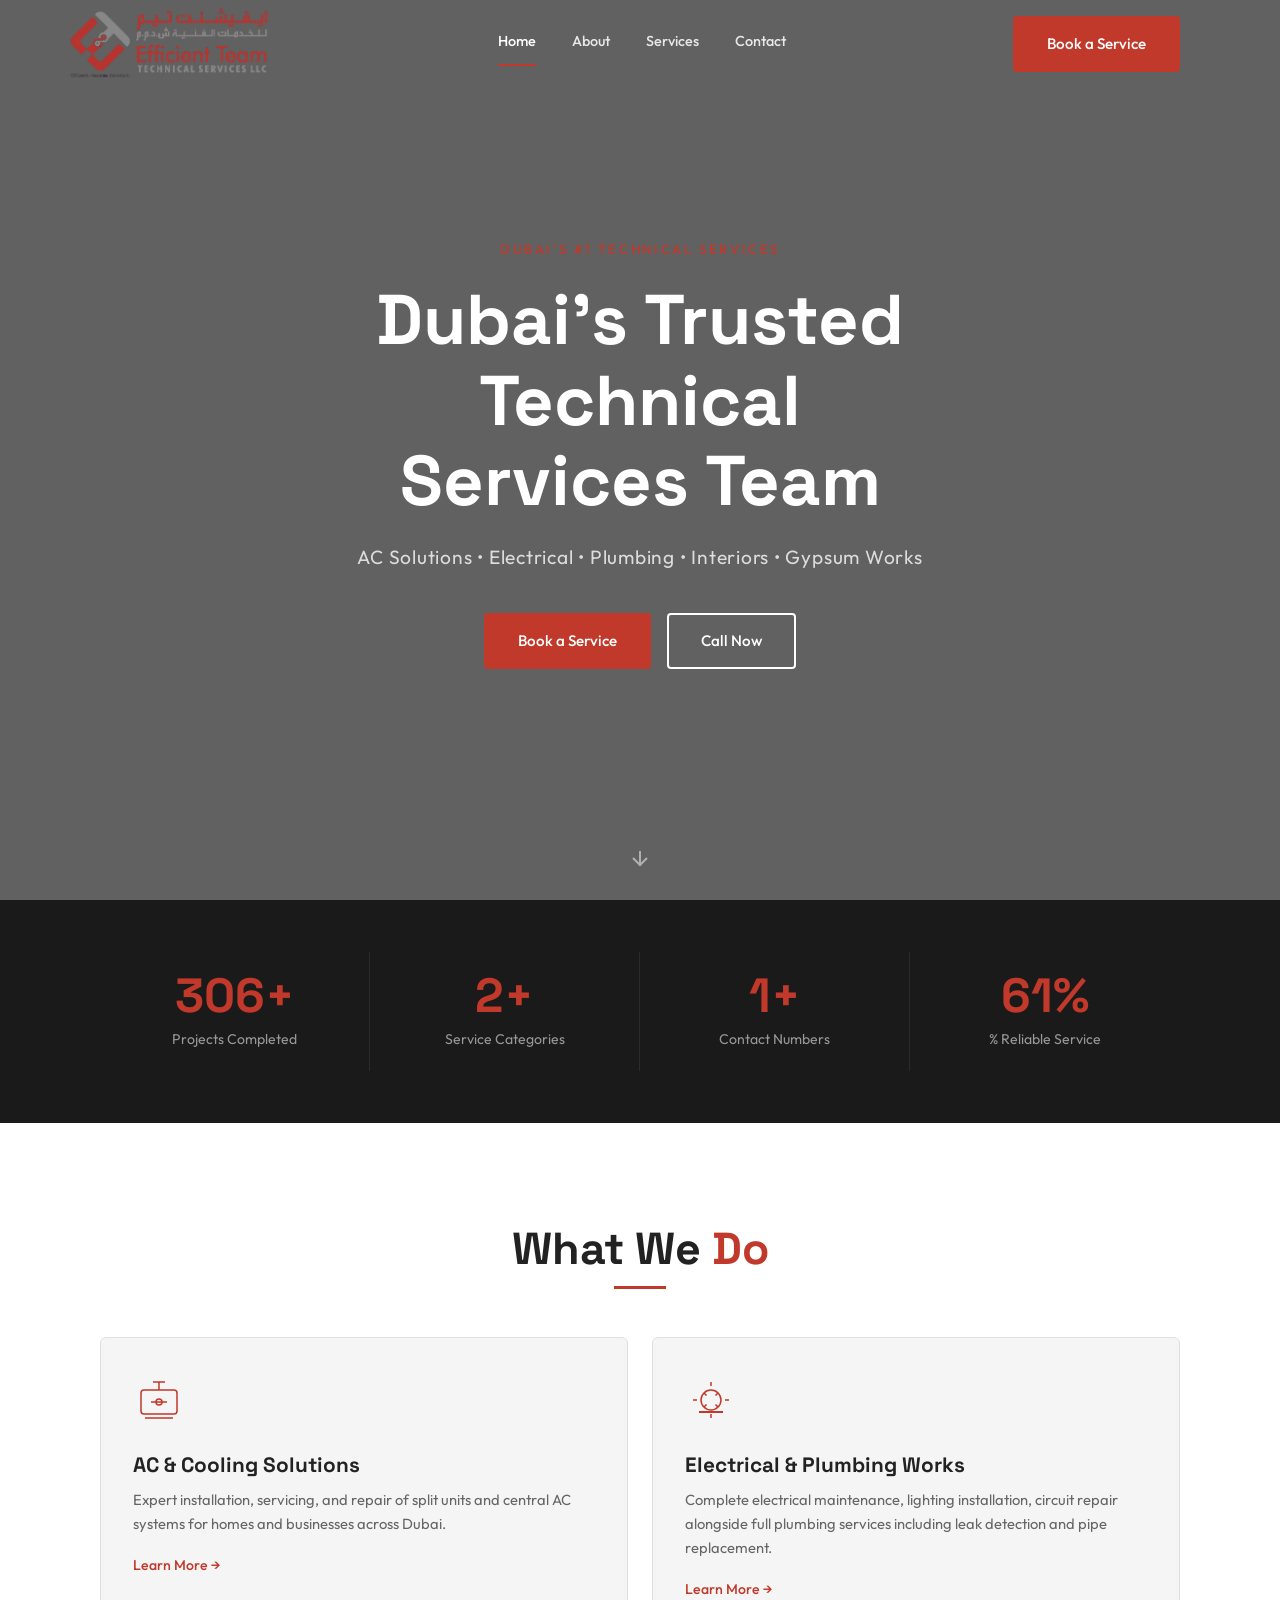
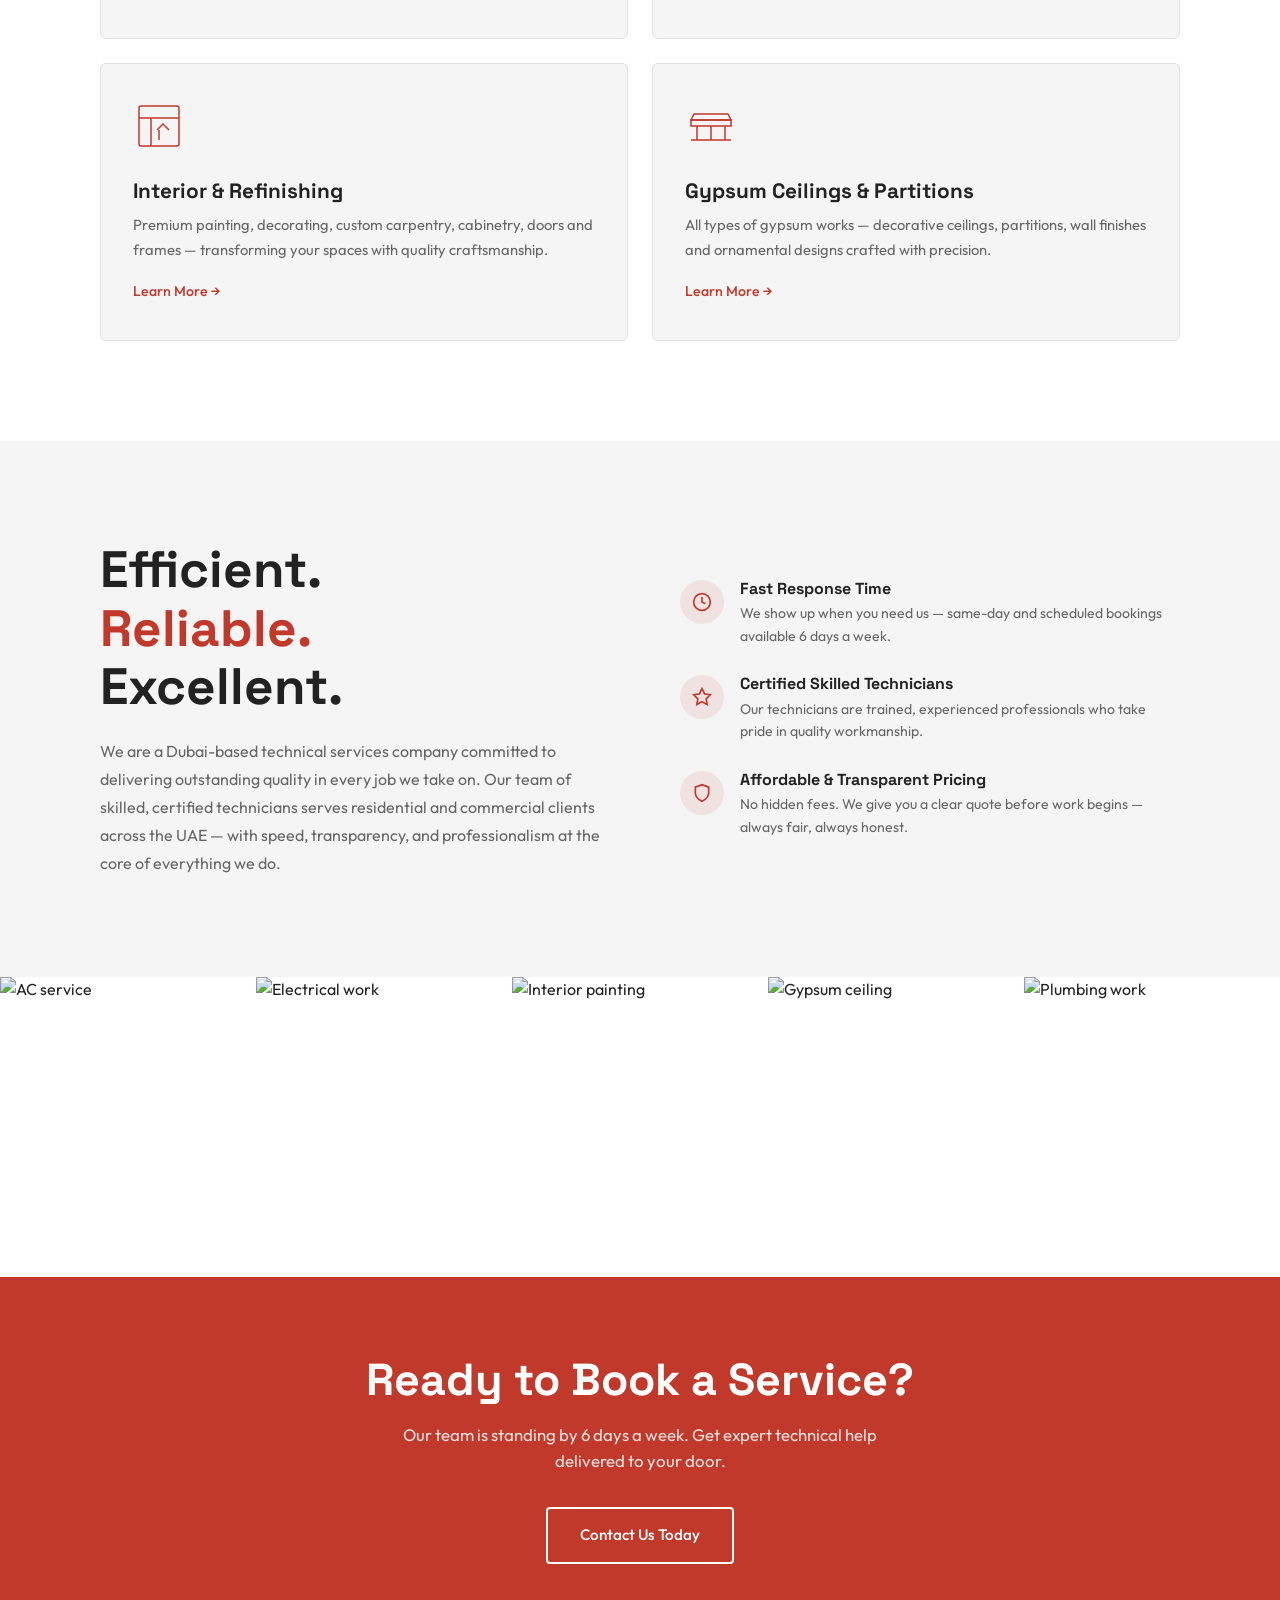
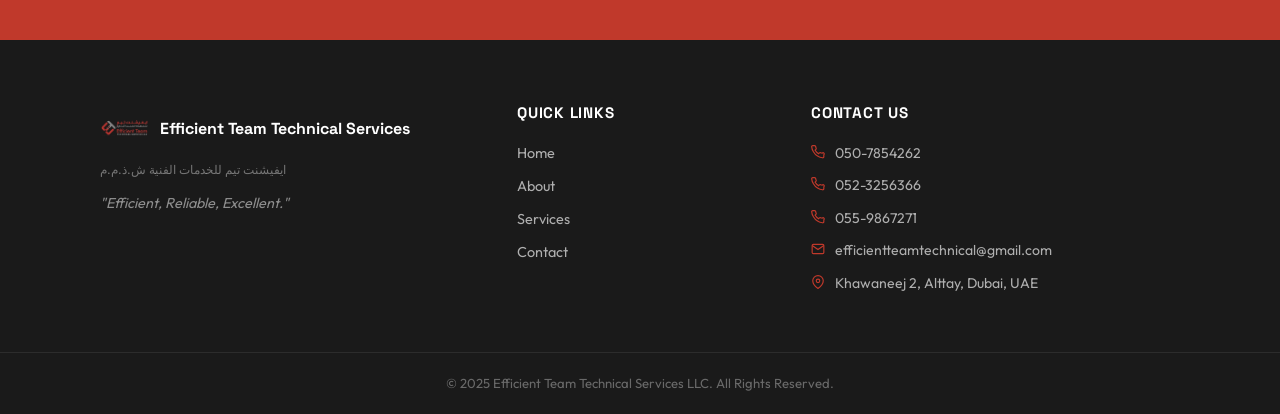
==== index.html @ 491c8b09 "Add files via upload" ====
<!DOCTYPE html>
<html lang="en">
<head>
  <meta charset="UTF-8" />
  <meta name="viewport" content="width=device-width, initial-scale=1.0" />
  <title>Efficient Team Technical Services LLC — Dubai</title>
  <meta name="description" content="Dubai's trusted technical services team. AC solutions, electrical, plumbing, interior refinishing and gypsum works." />
  <link rel="preconnect" href="https://fonts.googleapis.com" />
  <link rel="preconnect" href="https://fonts.gstatic.com" crossorigin />
  <link href="https://fonts.googleapis.com/css2?family=Space+Grotesk:wght@600;700&family=Outfit:wght@400;500&display=swap" rel="stylesheet" />
  <link rel="stylesheet" href="styles.css" />
  <style>
    /* ===== HOME-SPECIFIC STYLES ===== */

    /* Hero */
    .hero {
      position: relative;
      min-height: 100vh;
      display: flex;
      flex-direction: column;
      align-items: center;
      justify-content: center;
      text-align: center;
      overflow: hidden;
      padding: var(--nav-height) 20px 80px;
    }

    .hero-bg {
      position: absolute;
      inset: 0;
      background-image: url('https://images.unsplash.com/photo-1621905251189-08b45d6a269e?w=1600&q=80');
      background-size: cover;
      background-position: center;
      z-index: 0;
      filter: blur(3px);
      transform: scale(1.06);
    }

    .hero-bg::after {
      content: '';
      position: absolute;
      inset: 0;
      background: rgba(0,0,0,0.62);
    }

    .hero-content {
      position: relative;
      z-index: 1;
      max-width: 780px;
    }

    .hero-eyebrow {
      font-size: 0.82rem;
      font-weight: 500;
      letter-spacing: 0.2em;
      text-transform: uppercase;
      color: var(--red);
      margin-bottom: 20px;
      opacity: 0;
      transform: translateY(20px);
      animation: fadeUp 0.6s ease 0.1s forwards;
    }

    .hero h1 {
      font-size: clamp(2.4rem, 5.5vw, 4.8rem);
      color: var(--white);
      margin-bottom: 20px;
      opacity: 0;
      transform: translateY(20px);
      animation: fadeUp 0.6s ease 0.25s forwards;
    }

    .hero-sub {
      font-size: clamp(1rem, 2vw, 1.2rem);
      color: rgba(255,255,255,0.78);
      margin-bottom: 40px;
      letter-spacing: 0.04em;
      opacity: 0;
      transform: translateY(20px);
      animation: fadeUp 0.6s ease 0.4s forwards;
    }

    .hero-btns {
      display: flex;
      gap: 16px;
      justify-content: center;
      flex-wrap: wrap;
      opacity: 0;
      transform: translateY(20px);
      animation: fadeUp 0.6s ease 0.55s forwards;
    }

    .scroll-arrow {
      position: absolute;
      bottom: 30px;
      left: 50%;
      transform: translateX(-50%);
      z-index: 1;
      color: rgba(255,255,255,0.5);
      animation: bounce 1.8s infinite;
      cursor: pointer;
    }

    .scroll-arrow svg {
      display: block;
    }

    @keyframes bounce {
      0%, 100% { transform: translateX(-50%) translateY(0); }
      50% { transform: translateX(-50%) translateY(8px); }
    }

    @keyframes fadeUp {
      to {
        opacity: 1;
        transform: translateY(0);
      }
    }

    /* Stats Strip */
    .stats-strip {
      background: var(--charcoal);
      padding: 52px 0;
    }

    .stats-grid {
      display: grid;
      grid-template-columns: repeat(4, 1fr);
      gap: 0;
    }

    .stat-item {
      text-align: center;
      padding: 20px;
      border-right: 1px solid rgba(255,255,255,0.08);
    }

    .stat-item:last-child { border-right: none; }

    .stat-number {
      font-family: 'Space Grotesk', sans-serif;
      font-size: clamp(2.2rem, 4vw, 3rem);
      font-weight: 800;
      color: var(--red);
      line-height: 1;
      display: block;
    }

    .stat-label {
      font-size: 0.88rem;
      color: rgba(255,255,255,0.55);
      margin-top: 8px;
      display: block;
    }

    /* Services Preview */
    .services-preview {
      padding: var(--section-pad) 0;
      background: var(--white);
    }

    .services-preview .heading-wrap {
      text-align: center;
      margin-bottom: 12px;
    }

    .services-grid {
      display: grid;
      grid-template-columns: repeat(2, 1fr);
      gap: 24px;
    }

    .service-card {
      background: var(--surface);
      border: 1px solid var(--border);
      border-radius: 6px;
      padding: 36px 32px;
      transition: box-shadow 0.3s ease, transform 0.3s ease;
    }

    .service-card:hover {
      box-shadow: 0 8px 32px rgba(0,0,0,0.08);
      transform: translateY(-4px);
    }

    .service-icon {
      width: 52px;
      height: 52px;
      margin-bottom: 20px;
      color: var(--red);
    }

    .service-card h3 {
      font-size: 1.3rem;
      margin-bottom: 10px;
      color: var(--text);
    }

    .service-card p {
      font-size: 0.92rem;
      color: var(--text-muted);
      margin-bottom: 16px;
      line-height: 1.65;
    }

    .link-red {
      font-size: 0.88rem;
      font-weight: 500;
      color: var(--red);
      display: inline-flex;
      align-items: center;
      gap: 4px;
      transition: gap 0.2s ease;
    }

    .link-red:hover { gap: 8px; }

    /* Why Choose Us */
    .why-us {
      background: var(--surface);
      padding: var(--section-pad) 0;
    }

    .why-grid {
      display: grid;
      grid-template-columns: 1fr 1fr;
      gap: 80px;
      align-items: center;
    }

    .why-left h2 {
      font-size: clamp(2rem, 4vw, 3.2rem);
      color: var(--text);
      margin-bottom: 20px;
    }

    .why-left h2 span { color: var(--red); }

    .why-left p {
      font-size: 1rem;
      color: var(--text-muted);
      line-height: 1.75;
    }

    .why-features {
      display: flex;
      flex-direction: column;
      gap: 28px;
    }

    .why-feature {
      display: flex;
      align-items: flex-start;
      gap: 16px;
    }

    .why-feature-icon {
      width: 44px;
      height: 44px;
      background: rgba(192,57,43,0.1);
      border-radius: 50%;
      display: flex;
      align-items: center;
      justify-content: center;
      flex-shrink: 0;
      color: var(--red);
    }

    .why-feature h4 {
      font-size: 1rem;
      margin-bottom: 4px;
      color: var(--text);
    }

    .why-feature p {
      font-size: 0.88rem;
      color: var(--text-muted);
    }

    /* Gallery Strip */
    .gallery-strip {
      overflow: hidden;
    }

    .gallery-row {
      display: grid;
      grid-template-columns: repeat(5, 1fr);
      height: 300px;
    }

    .gallery-item {
      position: relative;
      overflow: hidden;
      cursor: pointer;
    }

    .gallery-item img {
      width: 100%;
      height: 100%;
      object-fit: cover;
      transition: transform 0.5s ease;
    }

    .gallery-item:hover img { transform: scale(1.06); }

    .gallery-overlay {
      position: absolute;
      inset: 0;
      background: rgba(192,57,43,0.75);
      display: flex;
      align-items: center;
      justify-content: center;
      opacity: 0;
      transition: opacity 0.3s ease;
    }

    .gallery-item:hover .gallery-overlay { opacity: 1; }

    .gallery-overlay svg {
      color: var(--white);
      width: 32px;
      height: 32px;
    }

    /* Responsive */
    @media (max-width: 1024px) {
      .stats-grid { grid-template-columns: repeat(2, 1fr); }
      .stat-item:nth-child(2) { border-right: none; }
      .stat-item:nth-child(3), .stat-item:nth-child(4) { border-top: 1px solid rgba(255,255,255,0.08); }
    }

    @media (max-width: 768px) {
      .services-grid { grid-template-columns: 1fr; }
      .why-grid { grid-template-columns: 1fr; gap: 40px; }
      .gallery-row { grid-template-columns: repeat(2, 1fr); height: auto; }
      .gallery-item { height: 200px; }
      .gallery-row .gallery-item:last-child { display: none; }
    }
  </style>
</head>
<body>

  <!-- ============ NAVBAR ============ -->
  <nav class="navbar" id="navbar">
    <div class="container">
      <a href="index.html" class="nav-logo">
        <img src="logo.png" alt="Efficient Team Technical Services Logo" class="nav-logo-icon" />
        <div class="nav-logo-text">
          <span class="name">Efficient Team Technical Services</span>
          <span class="arabic">ايفيشنت تيم للخدمات الفنية</span>
        </div>
      </a>
      <div class="nav-links">
        <a href="index.html" class="nav-link active">Home</a>
        <a href="about.html" class="nav-link">About</a>
        <a href="services.html" class="nav-link">Services</a>
        <a href="contact.html" class="nav-link">Contact</a>
      </div>
      <div class="nav-right">
        <a href="contact.html" class="btn btn-red">Book a Service</a>
        <button class="hamburger" id="hamburger" aria-label="Toggle menu">
          <span></span><span></span><span></span>
        </button>
      </div>
    </div>
  </nav>

  <!-- Mobile Nav -->
  <div class="mobile-nav" id="mobileNav">
    <button class="mobile-nav-close" id="mobileNavClose" aria-label="Close menu">&#x2715;</button>
    <a href="index.html" class="nav-link active">Home</a>
    <a href="about.html" class="nav-link">About</a>
    <a href="services.html" class="nav-link">Services</a>
    <a href="contact.html" class="nav-link">Contact</a>
    <a href="contact.html" class="btn btn-red">Book a Service</a>
  </div>

  <!-- ============ HERO ============ -->
  <section class="hero">
    <div class="hero-bg"></div>
    <div class="hero-content">
      <p class="hero-eyebrow">Dubai's #1 Technical Services</p>
      <h1>Dubai's Trusted Technical<br>Services Team</h1>
      <p class="hero-sub">AC Solutions &bull; Electrical &bull; Plumbing &bull; Interiors &bull; Gypsum Works</p>
      <div class="hero-btns">
        <a href="contact.html" class="btn btn-red">Book a Service</a>
        <a href="tel:+971507854262" class="btn btn-outline-white">Call Now</a>
      </div>
    </div>
    <div class="scroll-arrow" onclick="document.getElementById('stats').scrollIntoView({behavior:'smooth'})">
      <svg width="24" height="24" fill="none" stroke="currentColor" stroke-width="2" viewBox="0 0 24 24">
        <path d="M12 5v14M5 12l7 7 7-7"/>
      </svg>
    </div>
  </section>

  <!-- ============ STATS STRIP ============ -->
  <section class="stats-strip" id="stats">
    <div class="container">
      <div class="stats-grid">
        <div class="stat-item reveal">
          <span class="stat-number" data-target="500">0</span>
          <span class="stat-label">Projects Completed</span>
        </div>
        <div class="stat-item reveal" style="transition-delay:0.1s">
          <span class="stat-number" data-target="4">0</span>
          <span class="stat-label">Service Categories</span>
        </div>
        <div class="stat-item reveal" style="transition-delay:0.2s">
          <span class="stat-number" data-target="3">0</span>
          <span class="stat-label">Contact Numbers</span>
        </div>
        <div class="stat-item reveal" style="transition-delay:0.3s">
          <span class="stat-number" data-target="100">0</span>
          <span class="stat-label">% Reliable Service</span>
        </div>
      </div>
    </div>
  </section>

  <!-- ============ SERVICES PREVIEW ============ -->
  <section class="services-preview section">
    <div class="container">
      <div class="heading-wrap">
        <h2 class="section-title reveal">What We <span class="accent">Do</span></h2>
        <span class="red-line reveal"></span>
      </div>
      <div class="services-grid">
        <!-- Card 1 -->
        <div class="service-card reveal" style="transition-delay:0s">
          <svg class="service-icon" viewBox="0 0 52 52" fill="none" stroke="currentColor" stroke-width="1.5">
            <rect x="8" y="16" width="36" height="24" rx="3"/>
            <path d="M18 28h16M26 16V8M20 8h12"/>
            <circle cx="26" cy="28" r="3"/>
            <path d="M12 44h28"/>
          </svg>
          <h3>AC &amp; Cooling Solutions</h3>
          <p>Expert installation, servicing, and repair of split units and central AC systems for homes and businesses across Dubai.</p>
          <a href="services.html#ac" class="link-red">Learn More →</a>
        </div>
        <!-- Card 2 -->
        <div class="service-card reveal" style="transition-delay:0.1s">
          <svg class="service-icon" viewBox="0 0 52 52" fill="none" stroke="currentColor" stroke-width="1.5">
            <path d="M26 8v4M26 40v4M8 26h4M40 26h4"/>
            <circle cx="26" cy="26" r="10"/>
            <path d="M19 19l2.5 2.5M30.5 30.5L33 33M19 33l2.5-2.5M30.5 21.5L33 19"/>
            <path d="M14 38h24" stroke-width="2"/>
          </svg>
          <h3>Electrical &amp; Plumbing Works</h3>
          <p>Complete electrical maintenance, lighting installation, circuit repair alongside full plumbing services including leak detection and pipe replacement.</p>
          <a href="services.html#electrical" class="link-red">Learn More →</a>
        </div>
        <!-- Card 3 -->
        <div class="service-card reveal" style="transition-delay:0.2s">
          <svg class="service-icon" viewBox="0 0 52 52" fill="none" stroke="currentColor" stroke-width="1.5">
            <rect x="6" y="6" width="40" height="40" rx="2"/>
            <path d="M6 18h40M18 18v28"/>
            <path d="M24 30l6-6 6 6"/>
            <path d="M26 30v10"/>
          </svg>
          <h3>Interior &amp; Refinishing</h3>
          <p>Premium painting, decorating, custom carpentry, cabinetry, doors and frames — transforming your spaces with quality craftsmanship.</p>
          <a href="services.html#interior" class="link-red">Learn More →</a>
        </div>
        <!-- Card 4 -->
        <div class="service-card reveal" style="transition-delay:0.3s">
          <svg class="service-icon" viewBox="0 0 52 52" fill="none" stroke="currentColor" stroke-width="1.5">
            <path d="M6 20h40v6H6z"/>
            <path d="M12 26v14M26 26v14M40 26v14"/>
            <path d="M9 14h34l3 6H6l3-6z"/>
            <path d="M6 40h40"/>
          </svg>
          <h3>Gypsum Ceilings &amp; Partitions</h3>
          <p>All types of gypsum works — decorative ceilings, partitions, wall finishes and ornamental designs crafted with precision.</p>
          <a href="services.html#gypsum" class="link-red">Learn More →</a>
        </div>
      </div>
    </div>
  </section>

  <!-- ============ WHY CHOOSE US ============ -->
  <section class="why-us">
    <div class="container">
      <div class="why-grid">
        <div class="why-left reveal-left">
          <h2>Efficient.<br><span>Reliable.</span><br>Excellent.</h2>
          <p>We are a Dubai-based technical services company committed to delivering outstanding quality in every job we take on. Our team of skilled, certified technicians serves residential and commercial clients across the UAE — with speed, transparency, and professionalism at the core of everything we do.</p>
        </div>
        <div class="why-features reveal-right">
          <div class="why-feature">
            <div class="why-feature-icon">
              <svg width="20" height="20" fill="none" stroke="currentColor" stroke-width="2" viewBox="0 0 24 24">
                <circle cx="12" cy="12" r="10"/><path d="M12 6v6l4 2"/>
              </svg>
            </div>
            <div>
              <h4>Fast Response Time</h4>
              <p>We show up when you need us — same-day and scheduled bookings available 6 days a week.</p>
            </div>
          </div>
          <div class="why-feature">
            <div class="why-feature-icon">
              <svg width="20" height="20" fill="none" stroke="currentColor" stroke-width="2" viewBox="0 0 24 24">
                <path d="M12 2l3.09 6.26L22 9.27l-5 4.87 1.18 6.88L12 17.77l-6.18 3.25L7 14.14 2 9.27l6.91-1.01L12 2z"/>
              </svg>
            </div>
            <div>
              <h4>Certified Skilled Technicians</h4>
              <p>Our technicians are trained, experienced professionals who take pride in quality workmanship.</p>
            </div>
          </div>
          <div class="why-feature">
            <div class="why-feature-icon">
              <svg width="20" height="20" fill="none" stroke="currentColor" stroke-width="2" viewBox="0 0 24 24">
                <path d="M12 22s8-4 8-10V5l-8-3-8 3v7c0 6 8 10 8 10z"/>
              </svg>
            </div>
            <div>
              <h4>Affordable &amp; Transparent Pricing</h4>
              <p>No hidden fees. We give you a clear quote before work begins — always fair, always honest.</p>
            </div>
          </div>
        </div>
      </div>
    </div>
  </section>

  <!-- ============ GALLERY STRIP ============ -->
  <section class="gallery-strip">
    <div class="gallery-row">
      <div class="gallery-item">
        <img src="https://images.unsplash.com/photo-1621905252507-b35492cc74b4?w=500&q=80" alt="AC service" loading="lazy" />
        <div class="gallery-overlay">
          <svg fill="none" stroke="currentColor" stroke-width="2" viewBox="0 0 24 24"><path d="M12 5v14M5 12h14"/></svg>
        </div>
      </div>
      <div class="gallery-item">
        <img src="https://images.unsplash.com/photo-1558618666-fcd25c85cd64?w=500&q=80" alt="Electrical work" loading="lazy" />
        <div class="gallery-overlay">
          <svg fill="none" stroke="currentColor" stroke-width="2" viewBox="0 0 24 24"><path d="M12 5v14M5 12h14"/></svg>
        </div>
      </div>
      <div class="gallery-item">
        <img src="https://images.unsplash.com/photo-1562259949-e8e7689d7828?w=500&q=80" alt="Interior painting" loading="lazy" />
        <div class="gallery-overlay">
          <svg fill="none" stroke="currentColor" stroke-width="2" viewBox="0 0 24 24"><path d="M12 5v14M5 12h14"/></svg>
        </div>
      </div>
      <div class="gallery-item">
        <img src="https://images.unsplash.com/photo-1504307651254-35680f356dfd?w=500&q=80" alt="Gypsum ceiling" loading="lazy" />
        <div class="gallery-overlay">
          <svg fill="none" stroke="currentColor" stroke-width="2" viewBox="0 0 24 24"><path d="M12 5v14M5 12h14"/></svg>
        </div>
      </div>
      <div class="gallery-item">
        <img src="https://images.unsplash.com/photo-1585704032915-c3400ca199e7?w=500&q=80" alt="Plumbing work" loading="lazy" />
        <div class="gallery-overlay">
          <svg fill="none" stroke="currentColor" stroke-width="2" viewBox="0 0 24 24"><path d="M12 5v14M5 12h14"/></svg>
        </div>
      </div>
    </div>
  </section>

  <!-- ============ CTA BANNER ============ -->
  <section class="cta-banner">
    <div class="container reveal">
      <h2>Ready to Book a Service?</h2>
      <p>Our team is standing by 6 days a week. Get expert technical help delivered to your door.</p>
      <a href="contact.html" class="btn btn-outline-white">Contact Us Today</a>
    </div>
  </section>

  <!-- ============ FOOTER ============ -->
  <footer class="footer">
    <div class="container">
      <div class="footer-grid">
        <div class="footer-brand">
          <div class="footer-logo">
            <img src="logo.png" alt="Efficient Team Technical Services Logo" width="36" height="36" style="object-fit:contain;" />
            <span class="name">Efficient Team Technical Services</span>
          </div>
          <p style="font-size:0.78rem;color:rgba(255,255,255,0.4);margin-top:4px;">ايفيشنت تيم للخدمات الفنية ش.ذ.م.م</p>
          <p class="footer-tagline">"Efficient, Reliable, Excellent."</p>
        </div>
        <div>
          <h4>Quick Links</h4>
          <div class="footer-links">
            <a href="index.html">Home</a>
            <a href="about.html">About</a>
            <a href="services.html">Services</a>
            <a href="contact.html">Contact</a>
          </div>
        </div>
        <div>
          <h4>Contact Us</h4>
          <div class="footer-contact-item">
            <svg width="14" height="14" fill="none" stroke="currentColor" stroke-width="2" viewBox="0 0 24 24"><path d="M22 16.92v3a2 2 0 01-2.18 2 19.79 19.79 0 01-8.63-3.07A19.5 19.5 0 014.16 11.5a19.79 19.79 0 01-3.07-8.67A2 2 0 013.11 1h3a2 2 0 012 1.72c.127.96.361 1.903.7 2.81a2 2 0 01-.45 2.11L7.09 8.91a16 16 0 006 6l1.27-1.27a2 2 0 012.11-.45c.907.339 1.85.573 2.81.7A2 2 0 0122 16.92z"/></svg>
            050-7854262
          </div>
          <div class="footer-contact-item">
            <svg width="14" height="14" fill="none" stroke="currentColor" stroke-width="2" viewBox="0 0 24 24"><path d="M22 16.92v3a2 2 0 01-2.18 2 19.79 19.79 0 01-8.63-3.07A19.5 19.5 0 014.16 11.5a19.79 19.79 0 01-3.07-8.67A2 2 0 013.11 1h3a2 2 0 012 1.72c.127.96.361 1.903.7 2.81a2 2 0 01-.45 2.11L7.09 8.91a16 16 0 006 6l1.27-1.27a2 2 0 012.11-.45c.907.339 1.85.573 2.81.7A2 2 0 0122 16.92z"/></svg>
            052-3256366
          </div>
          <div class="footer-contact-item">
            <svg width="14" height="14" fill="none" stroke="currentColor" stroke-width="2" viewBox="0 0 24 24"><path d="M22 16.92v3a2 2 0 01-2.18 2 19.79 19.79 0 01-8.63-3.07A19.5 19.5 0 014.16 11.5a19.79 19.79 0 01-3.07-8.67A2 2 0 013.11 1h3a2 2 0 012 1.72c.127.96.361 1.903.7 2.81a2 2 0 01-.45 2.11L7.09 8.91a16 16 0 006 6l1.27-1.27a2 2 0 012.11-.45c.907.339 1.85.573 2.81.7A2 2 0 0122 16.92z"/></svg>
            055-9867271
          </div>
          <div class="footer-contact-item">
            <svg width="14" height="14" fill="none" stroke="currentColor" stroke-width="2" viewBox="0 0 24 24"><path d="M4 4h16c1.1 0 2 .9 2 2v12c0 1.1-.9 2-2 2H4c-1.1 0-2-.9-2-2V6c0-1.1.9-2 2-2z"/><polyline points="22,6 12,13 2,6"/></svg>
            efficientteamtechnical@gmail.com
          </div>
          <div class="footer-contact-item">
            <svg width="14" height="14" fill="none" stroke="currentColor" stroke-width="2" viewBox="0 0 24 24"><path d="M21 10c0 7-9 13-9 13s-9-6-9-13a9 9 0 0118 0z"/><circle cx="12" cy="10" r="3"/></svg>
            Khawaneej 2, Alttay, Dubai, UAE
          </div>
        </div>
      </div>
    </div>
    <div class="footer-bottom">
      <div class="container">
        &copy; 2025 Efficient Team Technical Services LLC. All Rights Reserved.
      </div>
    </div>
  </footer>

  <script>
    // Navbar scroll
    const navbar = document.getElementById('navbar');
    window.addEventListener('scroll', () => {
      navbar.classList.toggle('scrolled', window.scrollY > 80);
    });

    // Hamburger
    const hamburger = document.getElementById('hamburger');
    const mobileNav = document.getElementById('mobileNav');
    const mobileNavClose = document.getElementById('mobileNavClose');

    hamburger.addEventListener('click', () => {
      hamburger.classList.toggle('open');
      mobileNav.classList.toggle('open');
      document.body.style.overflow = mobileNav.classList.contains('open') ? 'hidden' : '';
    });

    mobileNavClose.addEventListener('click', () => {
      hamburger.classList.remove('open');
      mobileNav.classList.remove('open');
      document.body.style.overflow = '';
    });

    // Intersection Observer — reveal animations
    const reveals = document.querySelectorAll('.reveal, .reveal-left, .reveal-right');
    const revealObserver = new IntersectionObserver((entries) => {
      entries.forEach(entry => {
        if (entry.isIntersecting) {
          entry.target.classList.add('visible');
          revealObserver.unobserve(entry.target);
        }
      });
    }, { threshold: 0.15 });

    reveals.forEach(el => revealObserver.observe(el));

    // Counter animation
    function animateCounter(el) {
      const target = parseInt(el.dataset.target, 10);
      const suffix = el.dataset.suffix || (target === 100 ? '' : '+');
      const duration = 1800;
      const step = target / (duration / 16);
      let current = 0;
      const timer = setInterval(() => {
        current += step;
        if (current >= target) {
          current = target;
          clearInterval(timer);
        }
        el.textContent = Math.floor(current) + (target >= 100 && el.parentElement.querySelector('.stat-label').textContent.includes('%') ? '%' : '+');
      }, 16);
    }

    const counters = document.querySelectorAll('.stat-number[data-target]');
    const counterObserver = new IntersectionObserver((entries) => {
      entries.forEach(entry => {
        if (entry.isIntersecting) {
          animateCounter(entry.target);
          counterObserver.unobserve(entry.target);
        }
      });
    }, { threshold: 0.5 });

    counters.forEach(c => counterObserver.observe(c));
  </script>
</body>
</html>
---- styles.css ----
/* ============================================
   CSS CUSTOM PROPERTIES
============================================ */
:root {
  --red: #C0392B;
  --red-dark: #A93226;
  --charcoal: #1A1A1A;
  --white: #FFFFFF;
  --surface: #F5F5F5;
  --text: #222222;
  --text-muted: #666666;
  --border: #E0E0E0;
  --nav-height: 88px;
  --section-pad: clamp(60px, 8vw, 100px);
  --container: 1200px;
  --radius: 4px;
  --transition: 0.3s ease;
}

/* ============================================
   RESET & BASE
============================================ */
*, *::before, *::after {
  box-sizing: border-box;
  margin: 0;
  padding: 0;
}

html {
  scroll-behavior: smooth;
  font-size: 16px;
}

body {
  font-family: 'Outfit', sans-serif;
  color: var(--text);
  background: var(--white);
  line-height: 1.6;
  overflow-x: hidden;
}

h1, h2, h3, h4, h5 {
  font-family: 'Space Grotesk', sans-serif;
  line-height: 1.15;
  font-weight: 700;
}

a {
  text-decoration: none;
  color: inherit;
}

ul { list-style: none; }

img {
  display: block;
  max-width: 100%;
  height: auto;
}

/* ============================================
   UTILITY CLASSES
============================================ */
.container {
  width: 100%;
  max-width: var(--container);
  margin: 0 auto;
  padding: 0 clamp(20px, 5vw, 60px);
}

.section {
  padding: var(--section-pad) 0;
}

.section-title {
  font-size: clamp(1.8rem, 3.5vw, 2.8rem);
  color: var(--text);
  margin-bottom: 12px;
}

.section-title .accent {
  color: var(--red);
}

.red-line {
  display: block;
  width: 52px;
  height: 3px;
  background: var(--red);
  margin: 0 auto 48px;
}

.red-line.left {
  margin: 0 0 36px;
}

.btn {
  display: inline-flex;
  align-items: center;
  justify-content: center;
  gap: 8px;
  padding: 14px 32px;
  font-family: 'Outfit', sans-serif;
  font-size: 0.95rem;
  font-weight: 500;
  border-radius: var(--radius);
  cursor: pointer;
  transition: transform var(--transition), background var(--transition), color var(--transition), border-color var(--transition);
  border: 2px solid transparent;
  min-height: 44px;
  white-space: nowrap;
}

.btn:hover { transform: scale(1.03); }
.btn:active { transform: scale(0.97); }

.btn-red {
  background: var(--red);
  color: var(--white);
  border-color: var(--red);
}

.btn-red:hover {
  background: var(--red-dark);
  border-color: var(--red-dark);
}

.btn-outline-white {
  background: transparent;
  color: var(--white);
  border-color: var(--white);
}

.btn-outline-white:hover {
  background: var(--white);
  color: var(--charcoal);
}

.btn-outline-red {
  background: transparent;
  color: var(--red);
  border-color: var(--red);
}

.btn-outline-red:hover {
  background: var(--red);
  color: var(--white);
}

/* ============================================
   SCROLL ANIMATION BASE
============================================ */
.reveal {
  opacity: 0;
  transform: translateY(30px);
  transition: opacity 0.6s ease, transform 0.6s ease;
}

.reveal.visible {
  opacity: 1;
  transform: translateY(0);
}

.reveal-left {
  opacity: 0;
  transform: translateX(-40px);
  transition: opacity 0.6s ease, transform 0.6s ease;
}

.reveal-left.visible {
  opacity: 1;
  transform: translateX(0);
}

.reveal-right {
  opacity: 0;
  transform: translateX(40px);
  transition: opacity 0.6s ease, transform 0.6s ease;
}

.reveal-right.visible {
  opacity: 1;
  transform: translateX(0);
}

/* ============================================
   NAVBAR
============================================ */
.navbar {
  position: fixed;
  top: 0;
  left: 0;
  right: 0;
  z-index: 1000;
  height: var(--nav-height);
  display: flex;
  align-items: center;
  background: transparent;
  transition: background 0.4s ease, box-shadow 0.4s ease;
}

.navbar.scrolled {
  background: var(--charcoal);
  box-shadow: 0 2px 20px rgba(0,0,0,0.3);
}

.navbar .container {
  display: flex;
  align-items: center;
  justify-content: space-between;
  width: 100%;
  padding-left: clamp(12px, 2vw, 24px);
}

.nav-logo {
  display: flex;
  align-items: center;
  gap: 12px;
  text-decoration: none;
  margin-right: auto;
}

.nav-logo-icon {
  width: auto;
  height: 72px;
  flex-shrink: 0;
  object-fit: contain;
}

.nav-logo-text {
  display: none;
}

.nav-links {
  display: flex;
  align-items: center;
  gap: 36px;
}

.nav-link {
  font-family: 'Outfit', sans-serif;
  font-size: 0.9rem;
  font-weight: 500;
  color: rgba(255,255,255,0.85);
  position: relative;
  padding-bottom: 4px;
  transition: color var(--transition);
  min-height: 44px;
  display: flex;
  align-items: center;
}

.nav-link::after {
  content: '';
  position: absolute;
  bottom: 0;
  left: 0;
  width: 0;
  height: 2px;
  background: var(--red);
  transition: width 0.3s ease;
}

.nav-link:hover::after,
.nav-link.active::after {
  width: 100%;
}

.nav-link:hover { color: var(--white); }
.nav-link.active { color: var(--white); }

.nav-right {
  display: flex;
  align-items: center;
  gap: 24px;
  margin-left: auto;
}

/* Hamburger */
.hamburger {
  display: none;
  flex-direction: column;
  justify-content: center;
  gap: 5px;
  width: 44px;
  height: 44px;
  background: none;
  border: none;
  cursor: pointer;
  padding: 8px;
}

.hamburger span {
  display: block;
  width: 24px;
  height: 2px;
  background: var(--white);
  transition: transform 0.3s ease, opacity 0.3s ease;
  transform-origin: center;
}

.hamburger.open span:nth-child(1) { transform: translateY(7px) rotate(45deg); }
.hamburger.open span:nth-child(2) { opacity: 0; }
.hamburger.open span:nth-child(3) { transform: translateY(-7px) rotate(-45deg); }

/* Mobile Nav Overlay */
.mobile-nav {
  position: fixed;
  inset: 0;
  background: var(--charcoal);
  z-index: 999;
  display: flex;
  flex-direction: column;
  align-items: center;
  justify-content: center;
  gap: 32px;
  opacity: 0;
  pointer-events: none;
  transition: opacity 0.3s ease;
}

.mobile-nav.open {
  opacity: 1;
  pointer-events: all;
}

.mobile-nav .nav-link {
  font-size: 1.8rem;
  font-family: 'Space Grotesk', sans-serif;
  font-weight: 700;
  color: var(--white);
}

.mobile-nav .btn {
  margin-top: 12px;
}

.mobile-nav-close {
  position: absolute;
  top: 20px;
  right: 24px;
  background: none;
  border: none;
  color: var(--white);
  font-size: 2rem;
  cursor: pointer;
  padding: 8px;
}

/* ============================================
   FOOTER
============================================ */
.footer {
  background: var(--charcoal);
  color: rgba(255,255,255,0.8);
  padding: 64px 0 0;
}

.footer-grid {
  display: grid;
  grid-template-columns: 1.5fr 1fr 1.5fr;
  gap: 48px;
  padding-bottom: 48px;
}

.footer-brand .footer-tagline {
  font-size: 0.9rem;
  color: rgba(255,255,255,0.5);
  margin-top: 12px;
  font-style: italic;
}

.footer-logo {
  display: flex;
  align-items: center;
  gap: 12px;
  margin-bottom: 8px;
}

.footer-logo img {
  width: 48px;
  height: 48px;
  object-fit: contain;
}

.footer-logo .name {
  font-family: 'Space Grotesk', sans-serif;
  font-size: 1rem;
  font-weight: 700;
  color: var(--white);
}

.footer h4 {
  font-family: 'Space Grotesk', sans-serif;
  font-size: 0.95rem;
  color: var(--white);
  margin-bottom: 20px;
  font-weight: 700;
  letter-spacing: 0.05em;
  text-transform: uppercase;
}

.footer-links {
  display: flex;
  flex-direction: column;
  gap: 10px;
}

.footer-links a {
  font-size: 0.9rem;
  color: rgba(255,255,255,0.65);
  transition: color var(--transition);
}

.footer-links a:hover { color: var(--red); }

.footer-contact-item {
  display: flex;
  align-items: flex-start;
  gap: 10px;
  font-size: 0.88rem;
  color: rgba(255,255,255,0.65);
  margin-bottom: 10px;
}

.footer-contact-item svg {
  flex-shrink: 0;
  margin-top: 3px;
  color: var(--red);
}

.footer-bottom {
  border-top: 1px solid rgba(255,255,255,0.08);
  padding: 20px 0;
  text-align: center;
  font-size: 0.82rem;
  color: rgba(255,255,255,0.35);
}

/* ============================================
   PAGE HERO (INNER PAGES)
============================================ */
.page-hero {
  min-height: 50vh;
  background: var(--charcoal);
  display: flex;
  align-items: center;
  justify-content: center;
  text-align: center;
  padding-top: var(--nav-height);
  position: relative;
  overflow: hidden;
}

.page-hero::before {
  content: '';
  position: absolute;
  top: -60px;
  right: -80px;
  width: 300px;
  height: 300px;
  border: 2px solid rgba(192,57,43,0.2);
  transform: rotate(20deg);
}

.page-hero::after {
  content: '';
  position: absolute;
  bottom: -40px;
  left: -60px;
  width: 200px;
  height: 200px;
  border: 2px solid rgba(192,57,43,0.15);
  transform: rotate(-15deg);
}

.page-hero-content {
  position: relative;
  z-index: 1;
}

.page-hero h1 {
  font-size: clamp(2.2rem, 5vw, 4rem);
  color: var(--white);
  margin-bottom: 16px;
}

.breadcrumb {
  display: flex;
  align-items: center;
  justify-content: center;
  gap: 8px;
  font-size: 0.88rem;
  color: rgba(255,255,255,0.5);
}

.breadcrumb a {
  color: rgba(255,255,255,0.5);
  transition: color var(--transition);
}

.breadcrumb a:hover { color: var(--red); }

.breadcrumb .sep { color: var(--red); }
.breadcrumb .current { color: var(--white); }

/* ============================================
   CTA BANNER
============================================ */
.cta-banner {
  background: var(--red);
  padding: clamp(48px, 6vw, 80px) 0;
  text-align: center;
}

.cta-banner h2 {
  font-size: clamp(1.8rem, 3.5vw, 3rem);
  color: var(--white);
  margin-bottom: 16px;
}

.cta-banner p {
  color: rgba(255,255,255,0.85);
  font-size: 1.05rem;
  margin-bottom: 32px;
  max-width: 520px;
  margin-left: auto;
  margin-right: auto;
}

.cta-banner .btn-outline-white:hover {
  background: var(--white);
  color: var(--red);
}

/* ============================================
   RESPONSIVE
============================================ */
@media (max-width: 768px) {
  .nav-links, .nav-right .btn {
    display: none;
  }

  .hamburger {
    display: flex;
  }

  .footer-grid {
    grid-template-columns: 1fr;
    gap: 36px;
  }
}
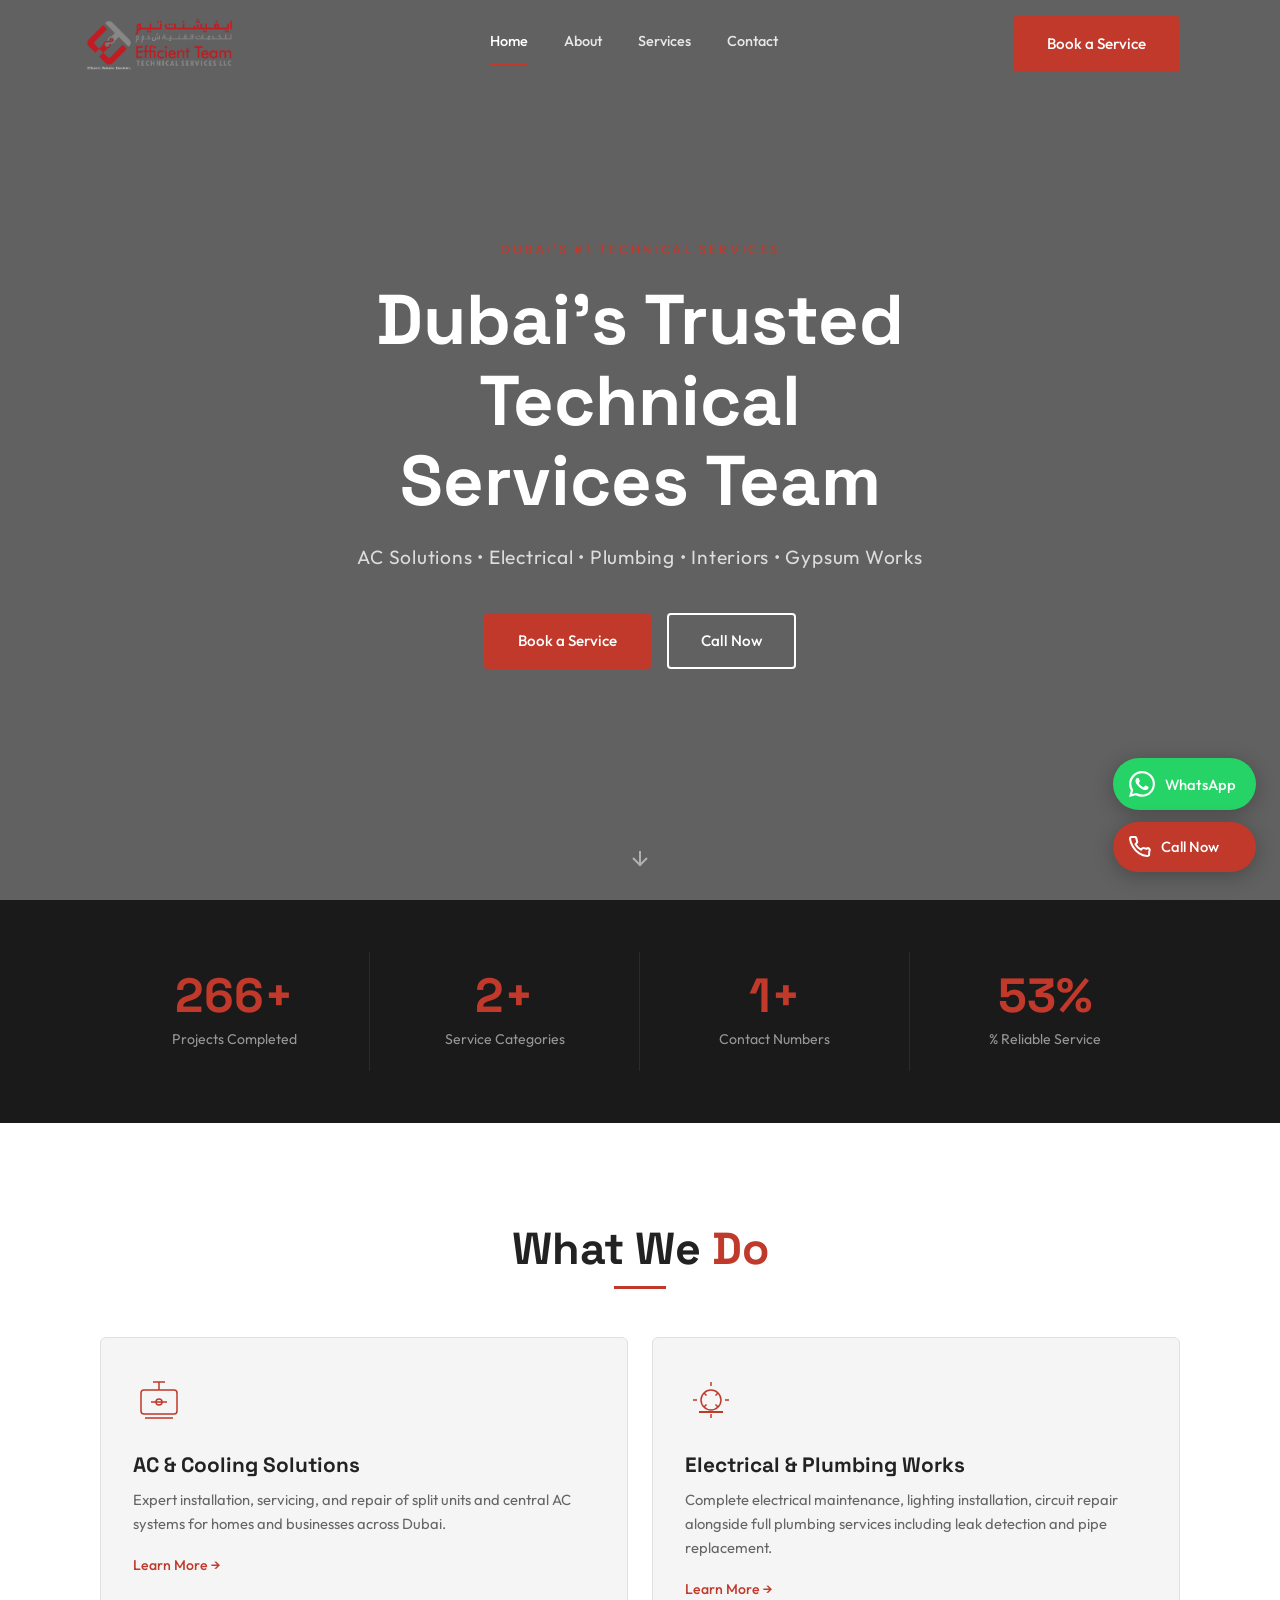
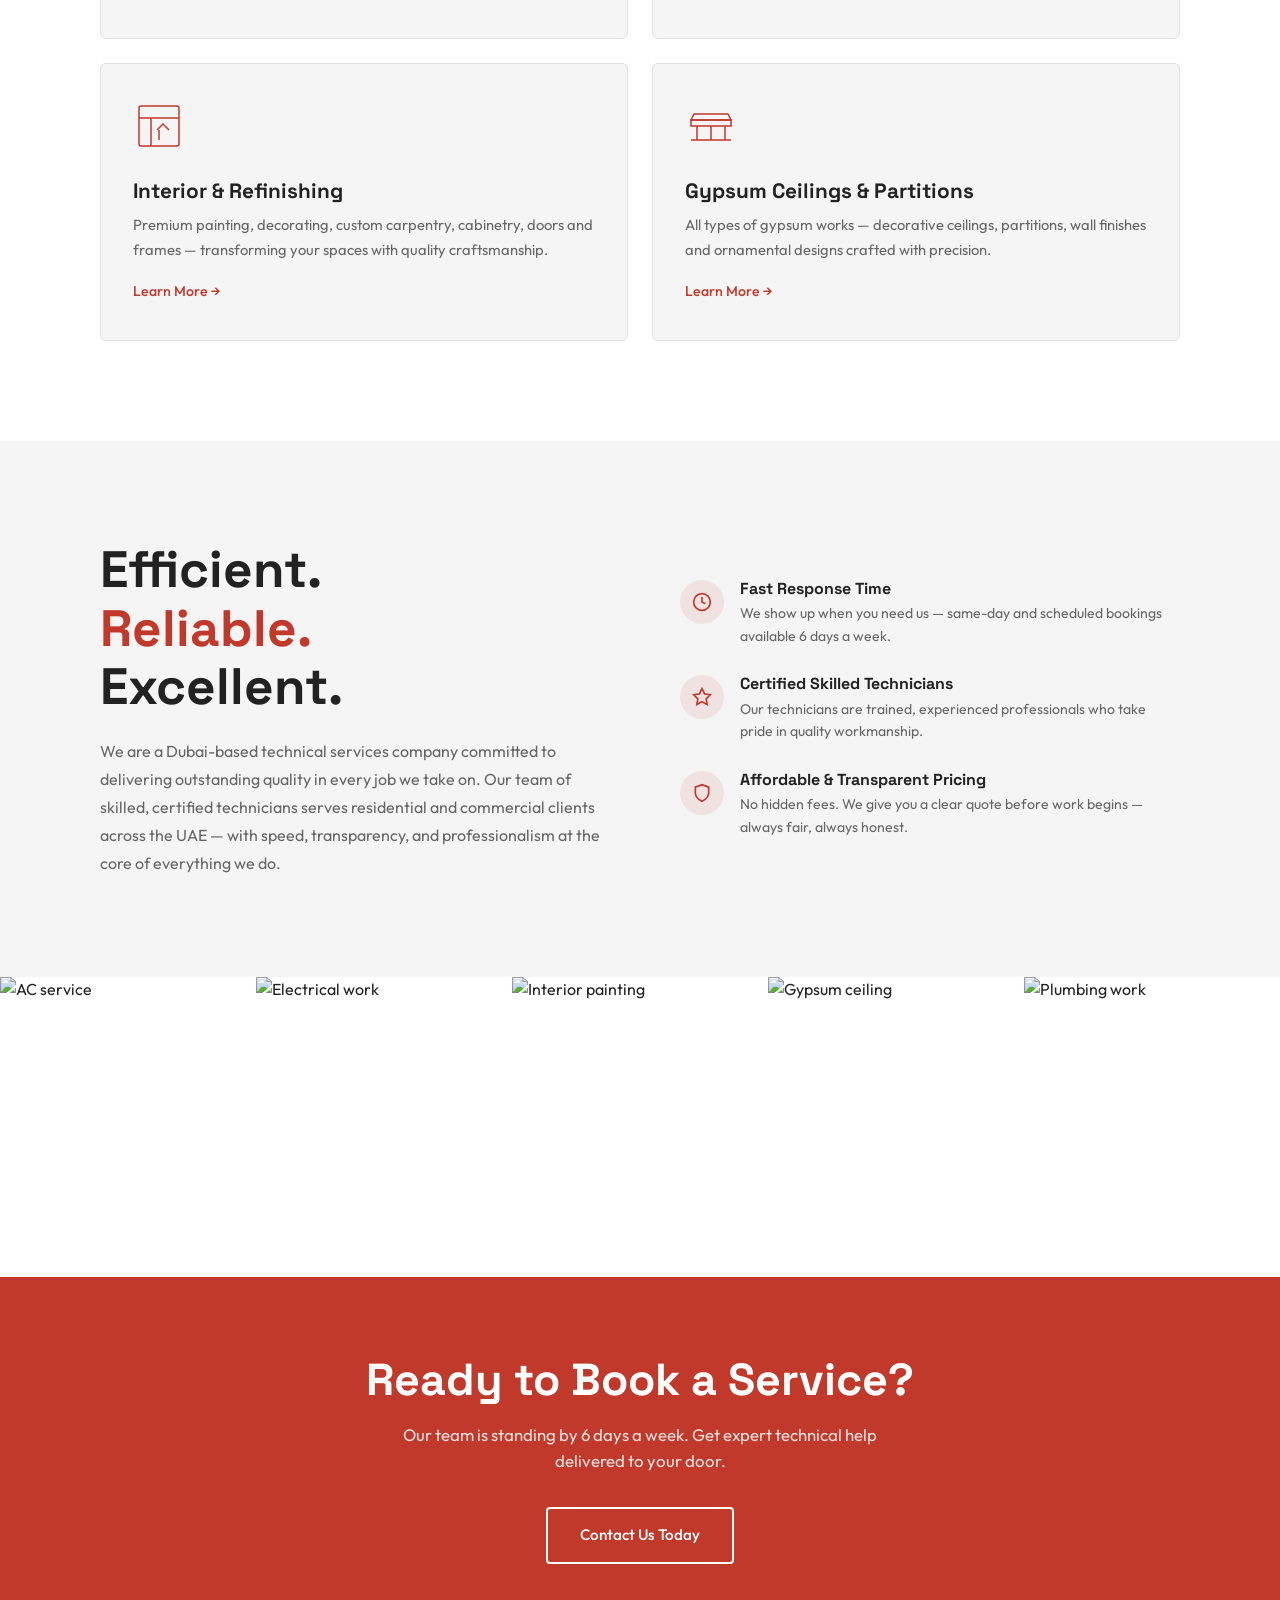
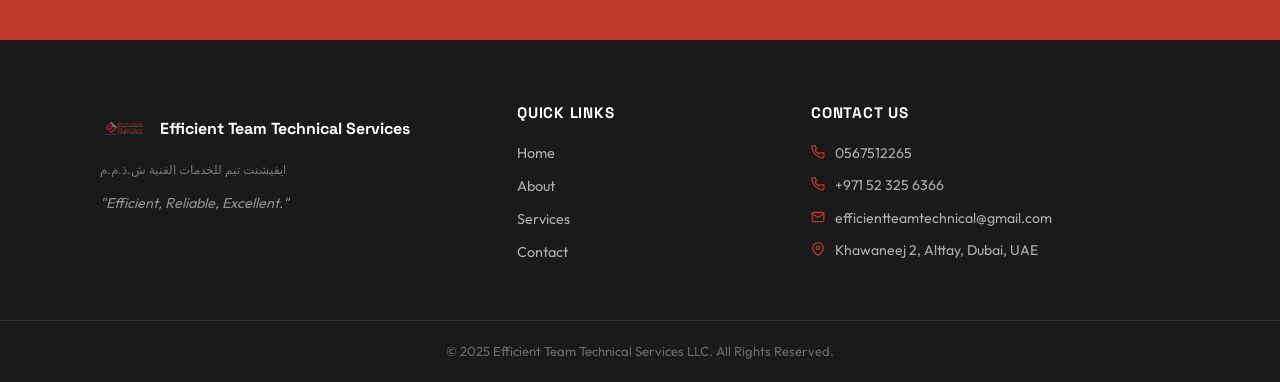
==== commit 8a533bed: "Add files via upload" ====
--- a/index.html
+++ b/index.html
@@ -384,7 +384,7 @@
       <p class="hero-sub">AC Solutions &bull; Electrical &bull; Plumbing &bull; Interiors &bull; Gypsum Works</p>
       <div class="hero-btns">
         <a href="contact.html" class="btn btn-red">Book a Service</a>
-        <a href="tel:+971507854262" class="btn btn-outline-white">Call Now</a>
+        <a href="tel:+971567512265" class="btn btn-outline-white">Call Now</a>
       </div>
     </div>
     <div class="scroll-arrow" onclick="document.getElementById('stats').scrollIntoView({behavior:'smooth'})">
@@ -595,15 +595,11 @@
           <h4>Contact Us</h4>
           <div class="footer-contact-item">
             <svg width="14" height="14" fill="none" stroke="currentColor" stroke-width="2" viewBox="0 0 24 24"><path d="M22 16.92v3a2 2 0 01-2.18 2 19.79 19.79 0 01-8.63-3.07A19.5 19.5 0 014.16 11.5a19.79 19.79 0 01-3.07-8.67A2 2 0 013.11 1h3a2 2 0 012 1.72c.127.96.361 1.903.7 2.81a2 2 0 01-.45 2.11L7.09 8.91a16 16 0 006 6l1.27-1.27a2 2 0 012.11-.45c.907.339 1.85.573 2.81.7A2 2 0 0122 16.92z"/></svg>
-            050-7854262
+            0567512265
           </div>
           <div class="footer-contact-item">
             <svg width="14" height="14" fill="none" stroke="currentColor" stroke-width="2" viewBox="0 0 24 24"><path d="M22 16.92v3a2 2 0 01-2.18 2 19.79 19.79 0 01-8.63-3.07A19.5 19.5 0 014.16 11.5a19.79 19.79 0 01-3.07-8.67A2 2 0 013.11 1h3a2 2 0 012 1.72c.127.96.361 1.903.7 2.81a2 2 0 01-.45 2.11L7.09 8.91a16 16 0 006 6l1.27-1.27a2 2 0 012.11-.45c.907.339 1.85.573 2.81.7A2 2 0 0122 16.92z"/></svg>
-            052-3256366
-          </div>
-          <div class="footer-contact-item">
-            <svg width="14" height="14" fill="none" stroke="currentColor" stroke-width="2" viewBox="0 0 24 24"><path d="M22 16.92v3a2 2 0 01-2.18 2 19.79 19.79 0 01-8.63-3.07A19.5 19.5 0 014.16 11.5a19.79 19.79 0 01-3.07-8.67A2 2 0 013.11 1h3a2 2 0 012 1.72c.127.96.361 1.903.7 2.81a2 2 0 01-.45 2.11L7.09 8.91a16 16 0 006 6l1.27-1.27a2 2 0 012.11-.45c.907.339 1.85.573 2.81.7A2 2 0 0122 16.92z"/></svg>
-            055-9867271
+            +971 52 325 6366
           </div>
           <div class="footer-contact-item">
             <svg width="14" height="14" fill="none" stroke="currentColor" stroke-width="2" viewBox="0 0 24 24"><path d="M4 4h16c1.1 0 2 .9 2 2v12c0 1.1-.9 2-2 2H4c-1.1 0-2-.9-2-2V6c0-1.1.9-2 2-2z"/><polyline points="22,6 12,13 2,6"/></svg>
@@ -622,6 +618,66 @@
       </div>
     </div>
   </footer>
+
+  <!-- ============ FLOATING ACTION BUTTONS ============ -->
+  <div class="fab-group">
+    <a href="https://wa.me/971567512265" target="_blank" rel="noopener" class="fab fab-whatsapp" aria-label="WhatsApp us">
+      <svg width="26" height="26" viewBox="0 0 24 24" fill="currentColor">
+        <path d="M17.472 14.382c-.297-.149-1.758-.867-2.03-.967-.273-.099-.471-.148-.67.15-.197.297-.767.966-.94 1.164-.173.199-.347.223-.644.075-.297-.15-1.255-.463-2.39-1.475-.883-.788-1.48-1.761-1.653-2.059-.173-.297-.018-.458.13-.606.134-.133.298-.347.446-.52.149-.174.198-.298.298-.497.099-.198.05-.371-.025-.52-.075-.149-.669-1.612-.916-2.207-.242-.579-.487-.5-.669-.51-.173-.008-.371-.01-.57-.01-.198 0-.52.074-.792.372-.272.297-1.04 1.016-1.04 2.479 0 1.462 1.065 2.875 1.213 3.074.149.198 2.096 3.2 5.077 4.487.709.306 1.262.489 1.694.625.712.227 1.36.195 1.871.118.571-.085 1.758-.719 2.006-1.413.248-.694.248-1.289.173-1.413-.074-.124-.272-.198-.57-.347m-5.421 7.403h-.004a9.87 9.87 0 01-5.031-1.378l-.361-.214-3.741.982.998-3.648-.235-.374a9.86 9.86 0 01-1.51-5.26c.001-5.45 4.436-9.884 9.888-9.884 2.64 0 5.122 1.03 6.988 2.898a9.825 9.825 0 012.893 6.994c-.003 5.45-4.437 9.884-9.885 9.884m8.413-18.297A11.815 11.815 0 0012.05 0C5.495 0 .16 5.335.157 11.892c0 2.096.547 4.142 1.588 5.945L.057 24l6.305-1.654a11.882 11.882 0 005.683 1.448h.005c6.554 0 11.89-5.335 11.893-11.893a11.821 11.821 0 00-3.48-8.413z"/>
+      </svg>
+      <span>WhatsApp</span>
+    </a>
+    <a href="tel:+971567512265" class="fab fab-call" aria-label="Call us">
+      <svg width="22" height="22" viewBox="0 0 24 24" fill="none" stroke="currentColor" stroke-width="2.2" stroke-linecap="round" stroke-linejoin="round">
+        <path d="M22 16.92v3a2 2 0 01-2.18 2 19.79 19.79 0 01-8.63-3.07A19.5 19.5 0 014.16 11.5a19.79 19.79 0 01-3.07-8.67A2 2 0 013.11 1h3a2 2 0 012 1.72c.127.96.361 1.903.7 2.81a2 2 0 01-.45 2.11L7.09 8.91a16 16 0 006 6l1.27-1.27a2 2 0 012.11-.45c.907.339 1.85.573 2.81.7A2 2 0 0122 16.92z"/>
+      </svg>
+      <span>Call Now</span>
+    </a>
+  </div>
+
+  <style>
+    .fab-group {
+      position: fixed;
+      bottom: 28px;
+      right: 24px;
+      display: flex;
+      flex-direction: column;
+      gap: 12px;
+      z-index: 9999;
+    }
+
+    .fab {
+      display: flex;
+      align-items: center;
+      gap: 10px;
+      padding: 13px 20px 13px 16px;
+      border-radius: 50px;
+      font-family: 'Outfit', sans-serif;
+      font-size: 0.92rem;
+      font-weight: 500;
+      color: #fff;
+      text-decoration: none;
+      box-shadow: 0 4px 20px rgba(0,0,0,0.25);
+      transition: transform 0.2s ease, box-shadow 0.2s ease;
+      white-space: nowrap;
+    }
+
+    .fab:hover {
+      transform: translateY(-3px) scale(1.04);
+      box-shadow: 0 8px 28px rgba(0,0,0,0.3);
+    }
+
+    .fab:active { transform: scale(0.97); }
+
+    .fab-whatsapp { background: #25D366; }
+    .fab-call     { background: var(--red); }
+
+    @media (max-width: 480px) {
+      .fab span { display: none; }
+      .fab { padding: 14px; border-radius: 50%; }
+      .fab-group { bottom: 20px; right: 16px; }
+    }
+  </style>
 
   <script>
     // Navbar scroll
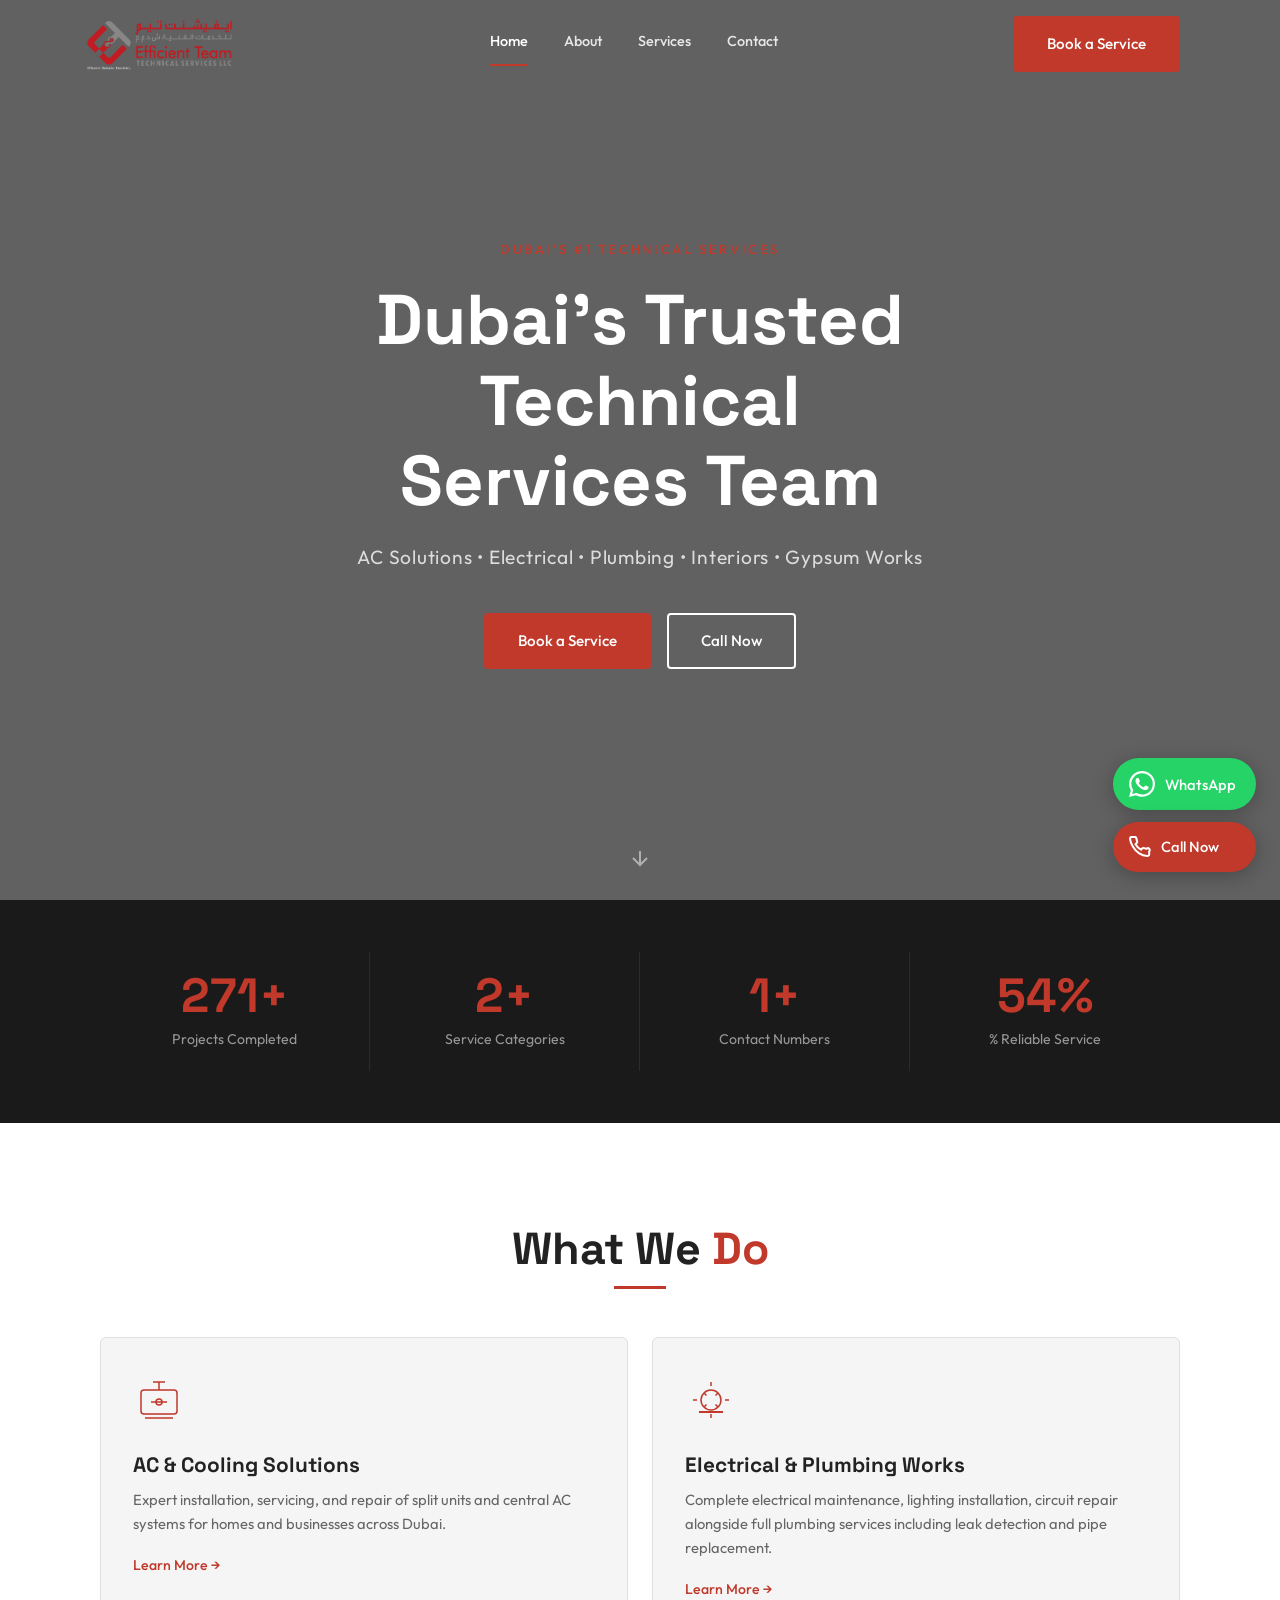
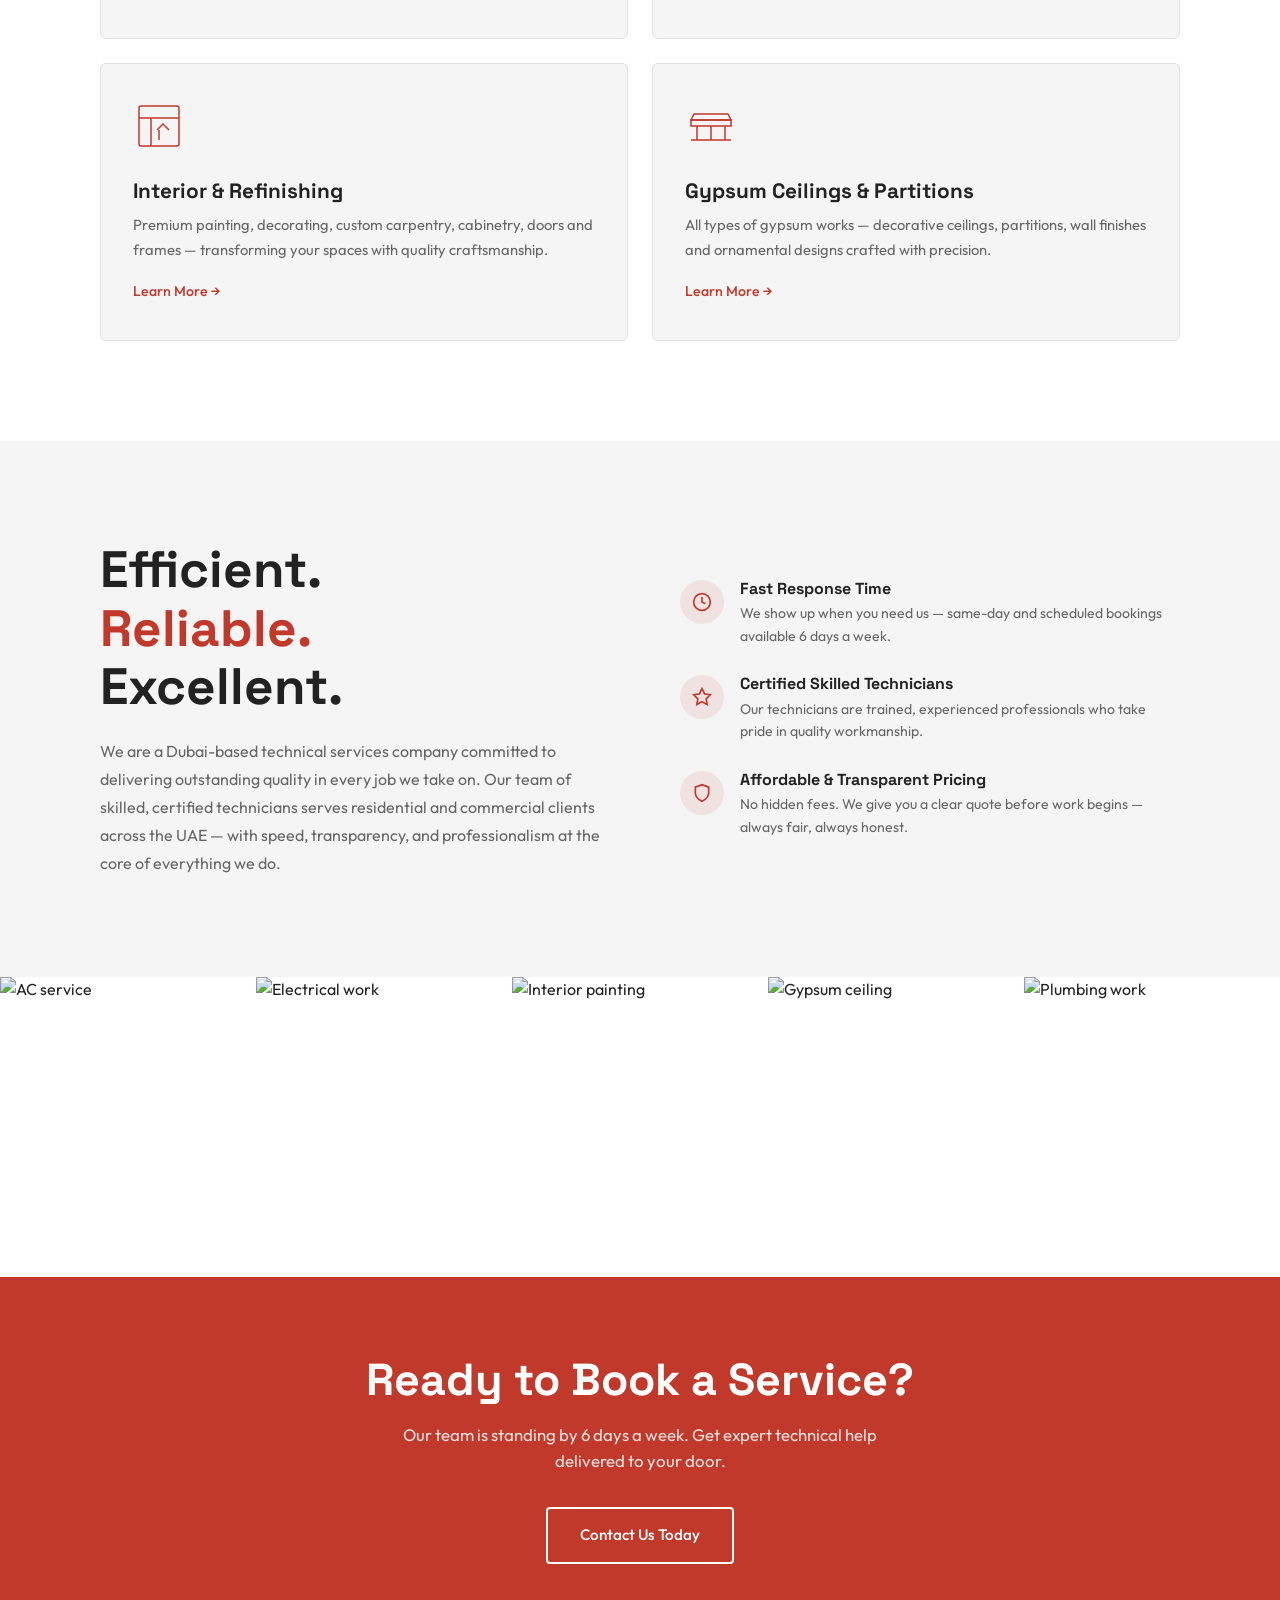
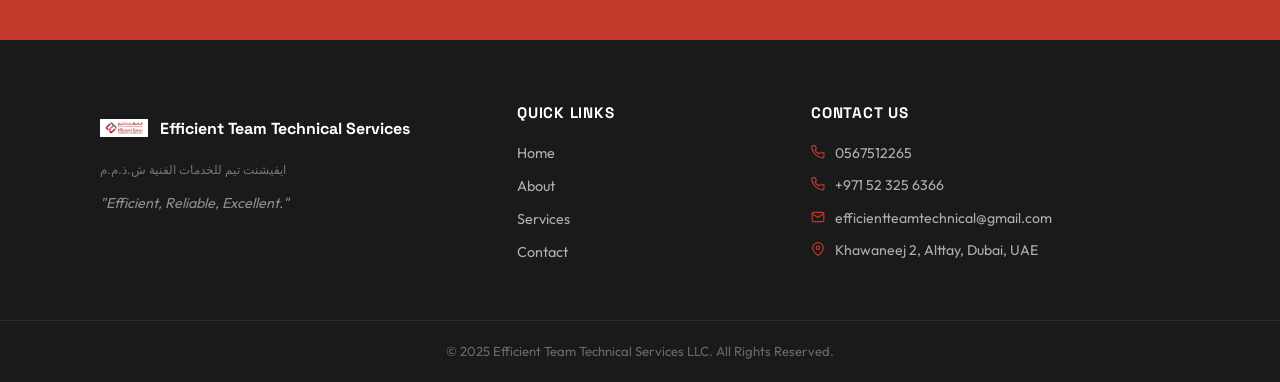
==== commit f4c59bb5: "Update footer logo image source" ====
--- a/index.html
+++ b/index.html
@@ -576,7 +576,7 @@
       <div class="footer-grid">
         <div class="footer-brand">
           <div class="footer-logo">
-            <img src="logo.png" alt="Efficient Team Technical Services Logo" width="36" height="36" style="object-fit:contain;" />
+            <img src="logo2.png" alt="Efficient Team Technical Services Logo" width="36" height="36" style="object-fit:contain;" />
             <span class="name">Efficient Team Technical Services</span>
           </div>
           <p style="font-size:0.78rem;color:rgba(255,255,255,0.4);margin-top:4px;">ايفيشنت تيم للخدمات الفنية ش.ذ.م.م</p>
